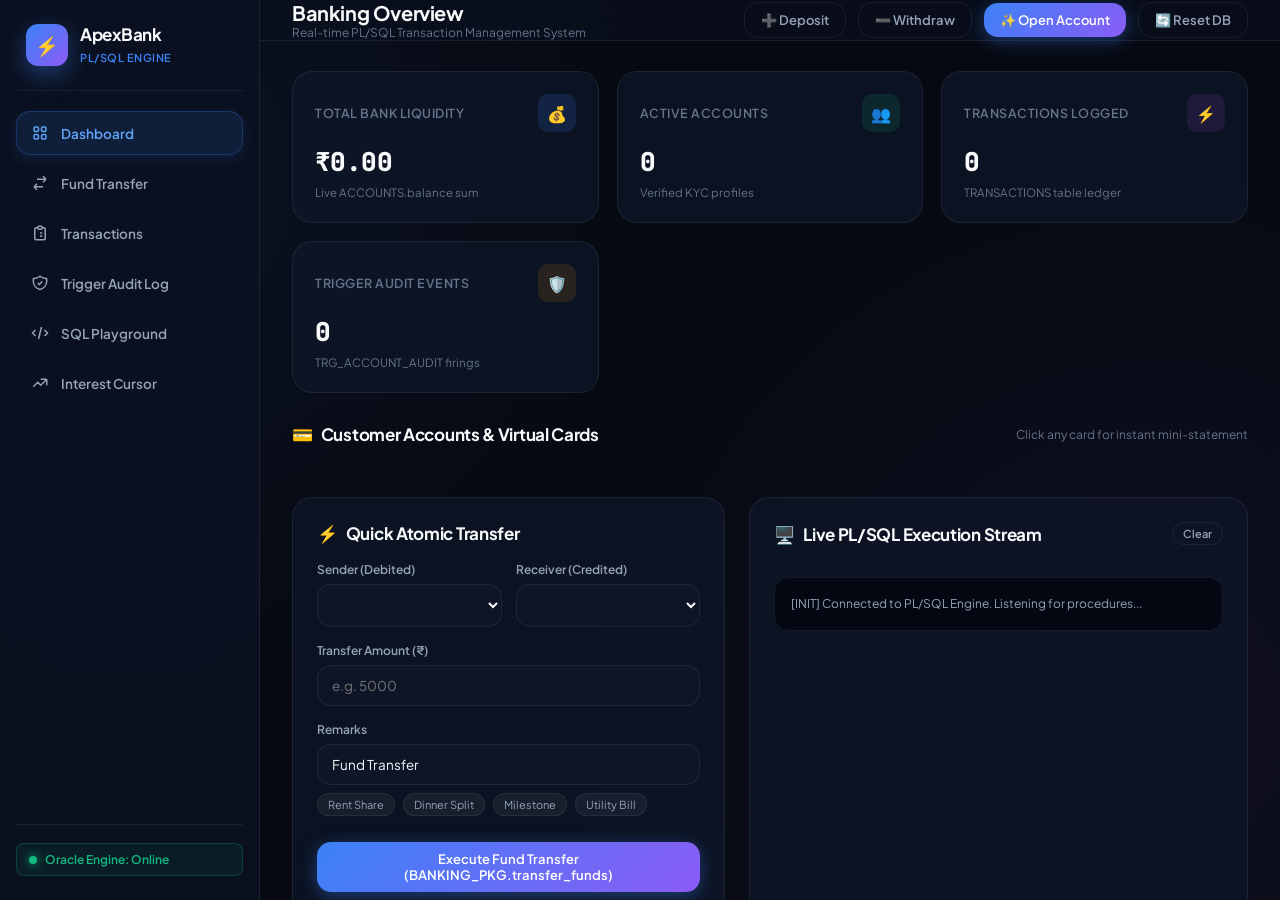
==== frontend/index.html @ 4901e8a9 "Initial commit: Smart Banking & Fund Transfer System (PL/SQL & Web App)" ====
<!DOCTYPE html>
<html lang="en">
<head>
    <meta charset="UTF-8">
    <meta name="viewport" content="width=device-width, initial-scale=1.0">
    <title>ApexBank PL/SQL - Smart Banking & Fund Transfer System</title>
    <link rel="stylesheet" href="css/style.css">
    <link rel="icon" href="data:image/svg+xml,<svg xmlns='http://www.w3.org/2000/svg' viewBox='0 0 24 24' fill='%233b82f6'><path d='M2 10h20v11a1 1 0 0 1-1 1H3a1 1 0 0 1-1-1V10zm2-7.5L12 1l8 1.5V8H4V2.5z'/></svg>">
</head>
<body>

<div class="app-layout">
    <!-- Sidebar -->
    <aside class="sidebar">
        <div class="logo-container">
            <div class="logo-badge">⚡</div>
            <div class="logo-text">
                <h2>ApexBank</h2>
                <span>PL/SQL ENGINE</span>
            </div>
        </div>

        <nav class="nav-links">
            <div class="nav-item active" onclick="switchNav('dashboard', this)">
                <svg fill="none" viewBox="0 0 24 24" stroke="currentColor"><path d="M4 6a2 2 0 012-2h2a2 2 0 012 2v2a2 2 0 01-2 2H6a2 2 0 01-2-2V6zM14 6a2 2 0 012-2h2a2 2 0 012 2v2a2 2 0 01-2 2h-2a2 2 0 01-2-2V6zM4 16a2 2 0 012-2h2a2 2 0 012 2v2a2 2 0 01-2 2H6a2 2 0 01-2-2v-2zM14 16a2 2 0 012-2h2a2 2 0 012 2v2a2 2 0 01-2 2h-2a2 2 0 01-2-2v-2z"/></svg>
                <span>Dashboard</span>
            </div>
            <div class="nav-item" onclick="switchNav('transfer', this)">
                <svg fill="none" viewBox="0 0 24 24" stroke="currentColor"><path d="M8 7h12m0 0l-4-4m4 4l-4 4m0 6H4m0 0l4 4m-4-4l4-4"/></svg>
                <span>Fund Transfer</span>
            </div>
            <div class="nav-item" onclick="switchNav('transactions', this)">
                <svg fill="none" viewBox="0 0 24 24" stroke="currentColor"><path d="M9 5H7a2 2 0 00-2 2v12a2 2 0 002 2h10a2 2 0 002-2V7a2 2 0 00-2-2h-2M9 5a2 2 0 002 2h2a2 2 0 002-2M9 5a2 2 0 012-2h2a2 2 0 012 2m-3 7h3m-3 4h3m-6-4h.01M9 16h.01"/></svg>
                <span>Transactions</span>
            </div>
            <div class="nav-item" onclick="switchNav('audit', this)">
                <svg fill="none" viewBox="0 0 24 24" stroke="currentColor"><path d="M9 12l2 2 4-4m5.618-4.016A11.955 11.955 0 0112 2.944a11.955 11.955 0 01-8.618 3.04A12.02 12.02 0 003 9c0 5.591 3.824 10.29 9 11.622 5.176-1.332 9-6.03 9-11.622 0-1.042-.133-2.052-.382-3.016z"/></svg>
                <span>Trigger Audit Log</span>
            </div>
            <div class="nav-item" onclick="switchNav('sql', this)">
                <svg fill="none" viewBox="0 0 24 24" stroke="currentColor"><path d="M10 20l4-16m4 4l4 4-4 4M6 16l-4-4 4-4"/></svg>
                <span>SQL Playground</span>
            </div>
            <div class="nav-item" onclick="switchNav('interest', this)">
                <svg fill="none" viewBox="0 0 24 24" stroke="currentColor"><path d="M13 7h8m0 0v8m0-8l-8 8-4-4-6 6"/></svg>
                <span>Interest Cursor</span>
            </div>
        </nav>

        <div class="sidebar-footer">
            <div class="status-pill">
                <div class="pulse-dot"></div>
                <span>Oracle Engine: Online</span>
            </div>
        </div>
    </aside>

    <!-- Main Content -->
    <main class="main-wrapper">
        <!-- Top Sticky Header -->
        <header class="top-header">
            <div class="header-title">
                <h1 id="pageTitle">Banking Overview</h1>
                <p id="pageSubtitle">Real-time PL/SQL Transaction Management System</p>
            </div>
            <div class="header-actions">
                <button class="btn btn-outline" onclick="openDepositModal()">
                    <span>➕ Deposit</span>
                </button>
                <button class="btn btn-outline" onclick="openWithdrawModal()">
                    <span>➖ Withdraw</span>
                </button>
                <button class="btn btn-primary" onclick="openCreateAccountModal()">
                    <span>✨ Open Account</span>
                </button>
                <button class="btn btn-outline" onclick="resetDatabase()" title="Reset DB to 4 Default Accounts">
                    <span>🔄 Reset DB</span>
                </button>
            </div>
        </header>

        <!-- Body Container -->
        <div class="content-body">

            <!-- 1. DASHBOARD TAB -->
            <section id="section-dashboard" class="tab-section active">
                <!-- Metrics Grid -->
                <div class="metrics-grid">
                    <div class="metric-card">
                        <div class="metric-header">
                            <span class="metric-title">Total Bank Liquidity</span>
                            <div class="metric-icon icon-blue">💰</div>
                        </div>
                        <div class="metric-value" id="statLiquidity">₹0.00</div>
                        <div class="metric-subtitle">Live ACCOUNTS.balance sum</div>
                    </div>
                    <div class="metric-card">
                        <div class="metric-header">
                            <span class="metric-title">Active Accounts</span>
                            <div class="metric-icon icon-emerald">👥</div>
                        </div>
                        <div class="metric-value" id="statAccounts">0</div>
                        <div class="metric-subtitle">Verified KYC profiles</div>
                    </div>
                    <div class="metric-card">
                        <div class="metric-header">
                            <span class="metric-title">Transactions Logged</span>
                            <div class="metric-icon icon-purple">⚡</div>
                        </div>
                        <div class="metric-value" id="statTxns">0</div>
                        <div class="metric-subtitle">TRANSACTIONS table ledger</div>
                    </div>
                    <div class="metric-card">
                        <div class="metric-header">
                            <span class="metric-title">Trigger Audit Events</span>
                            <div class="metric-icon icon-amber">🛡️</div>
                        </div>
                        <div class="metric-value" id="statAudits">0</div>
                        <div class="metric-subtitle">TRG_ACCOUNT_AUDIT firings</div>
                    </div>
                </div>

                <!-- Customer Debit Cards Section -->
                <div class="section-header">
                    <h3><span>💳</span> Customer Accounts & Virtual Cards</h3>
                    <span style="font-size: 12px; color: var(--text-muted);">Click any card for instant mini-statement</span>
                </div>
                <div class="accounts-grid" id="accountsCardsContainer">
                    <!-- Cards populated via JS -->
                </div>

                <!-- Dashboard Two Column Grid -->
                <div class="dashboard-grid">
                    <!-- Quick Transfer Box -->
                    <div class="glass-panel">
                        <div class="section-header">
                            <h3><span>⚡</span> Quick Atomic Transfer</h3>
                        </div>
                        <div class="form-row">
                            <div class="form-group">
                                <label>Sender (Debited)</label>
                                <select id="dashFromAcc"></select>
                            </div>
                            <div class="form-group">
                                <label>Receiver (Credited)</label>
                                <select id="dashToAcc"></select>
                            </div>
                        </div>
                        <div class="form-group">
                            <label>Transfer Amount (₹)</label>
                            <input type="number" id="dashAmount" placeholder="e.g. 5000" min="1" step="any">
                        </div>
                        <div class="form-group">
                            <label>Remarks</label>
                            <input type="text" id="dashRemarks" value="Fund Transfer" placeholder="e.g. Rent, Payment">
                            <div class="preset-chips">
                                <span class="chip-btn" onclick="setPresetRemark('dashRemarks', 'Rent Share')">Rent Share</span>
                                <span class="chip-btn" onclick="setPresetRemark('dashRemarks', 'Dinner Split')">Dinner Split</span>
                                <span class="chip-btn" onclick="setPresetRemark('dashRemarks', 'Project Milestone')">Milestone</span>
                                <span class="chip-btn" onclick="setPresetRemark('dashRemarks', 'Utility Bill')">Utility Bill</span>
                            </div>
                        </div>
                        <button class="btn btn-primary" style="width: 100%; justify-content: center; margin-top: 10px;" onclick="handleDashTransfer()">
                            Execute Fund Transfer (BANKING_PKG.transfer_funds)
                        </button>
                    </div>

                    <!-- Live DBMS_OUTPUT Terminal -->
                    <div class="glass-panel">
                        <div class="section-header">
                            <h3><span>🖥️</span> Live PL/SQL Execution Stream</h3>
                            <button class="btn btn-outline" style="padding: 4px 10px; font-size: 11px;" onclick="clearTerminal()">Clear</button>
                        </div>
                        <div class="terminal-panel" id="dbmsTerminal">
                            <div class="term-line-info">[INIT] Connected to PL/SQL Engine. Listening for procedures...</div>
                        </div>
                    </div>
                </div>
            </section>

            <!-- 2. FUND TRANSFER TAB -->
            <section id="section-transfer" class="tab-section">
                <div class="glass-panel" style="max-width: 780px; margin: 0 auto;">
                    <div class="section-header">
                        <h3><span>💸</span> Atomic Fund Transfer (`BANKING_PKG.transfer_funds`)</h3>
                    </div>
                    <p style="font-size: 13px; color: var(--text-secondary); margin-bottom: 20px; line-height: 1.6;">
                        This operation uses <code>SAVEPOINT</code>, row-level locking (<code>FOR UPDATE</code>), and atomic balance updates. If either balance is insufficient, it rolls back cleanly and raises custom exception <code>ORA-20002</code>.
                    </p>

                    <div class="form-row">
                        <div class="form-group">
                            <label>From Account (Sender)</label>
                            <select id="mainTransferFrom" onchange="updateTransferPreview()"></select>
                            <div id="senderBalancePreview" style="font-size: 12px; color: var(--emerald); margin-top: 5px;"></div>
                        </div>
                        <div class="form-group">
                            <label>To Account (Receiver)</label>
                            <select id="mainTransferTo" onchange="updateTransferPreview()"></select>
                            <div id="receiverBalancePreview" style="font-size: 12px; color: var(--primary); margin-top: 5px;"></div>
                        </div>
                    </div>

                    <div class="form-group">
                        <label>Transfer Amount (₹)</label>
                        <input type="number" id="mainTransferAmount" placeholder="Enter amount to transfer..." min="1" step="any">
                    </div>

                    <div class="form-group">
                        <label>Remarks / Purpose</label>
                        <input type="text" id="mainTransferRemarks" value="Fund Transfer" placeholder="e.g. Monthly Salary, Investment">
                    </div>

                    <button class="btn btn-primary" style="width: 100%; justify-content: center; padding: 12px;" onclick="handleMainTransfer()">
                        ⚡ Transfer Funds with PL/SQL Atomicity
                    </button>
                </div>
            </section>

            <!-- 3. TRANSACTIONS TAB -->
            <section id="section-transactions" class="tab-section">
                <div class="section-header">
                    <h3><span>📊</span> All Ledger Transactions (`TRANSACTIONS`)</h3>
                    <div style="display: flex; gap: 10px;">
                        <input type="text" id="txnSearch" placeholder="Search by name, remark, or ID..." style="width: 260px;" oninput="filterTransactions()">
                    </div>
                </div>
                <div class="table-container">
                    <table>
                        <thead>
                            <tr>
                                <th>TXN ID</th>
                                <th>TYPE</th>
                                <th>FROM ACC</th>
                                <th>TO ACC</th>
                                <th>AMOUNT</th>
                                <th>STATUS</th>
                                <th>TIMESTAMP</th>
                                <th>REMARKS</th>
                            </tr>
                        </thead>
                        <tbody id="transactionsTableBody"></tbody>
                    </table>
                </div>
            </section>

            <!-- 4. TRIGGER AUDIT TAB -->
            <section id="section-audit" class="tab-section">
                <div class="section-header">
                    <h3><span>🛡️</span> Trigger Audit Trail (`AUDIT_LOGS`)</h3>
                    <span style="font-size: 12px; color: var(--text-muted);">Populated in real-time by trigger `TRG_ACCOUNT_AUDIT`</span>
                </div>
                <p style="font-size: 13px; color: var(--text-secondary); margin-bottom: 18px;">
                    Whenever any transaction modifies <code>ACCOUNTS.balance</code>, the database trigger captures <code>:OLD.balance</code>, <code>:NEW.balance</code>, and records the audit record automatically.
                </p>
                <div class="table-container">
                    <table>
                        <thead>
                            <tr>
                                <th>LOG ID</th>
                                <th>ACCOUNT NO</th>
                                <th>TRIGGER ACTION</th>
                                <th>OLD BALANCE</th>
                                <th>NEW BALANCE</th>
                                <th>TRIGGER ORIGIN</th>
                                <th>TIMESTAMP</th>
                            </tr>
                        </thead>
                        <tbody id="auditTableBody"></tbody>
                    </table>
                </div>
            </section>

            <!-- 5. SQL PLAYGROUND TAB -->
            <section id="section-sql" class="tab-section">
                <div class="section-header">
                    <h3><span>💻</span> Live SQL Query Console</h3>
                    <div class="preset-chips">
                        <span class="chip-btn" onclick="setQuery('SELECT * FROM ACCOUNTS;')">SELECT ACCOUNTS</span>
                        <span class="chip-btn" onclick="setQuery('SELECT * FROM TRANSACTIONS ORDER BY txn_id DESC LIMIT 10;')">SELECT TRANSACTIONS</span>
                        <span class="chip-btn" onclick="setQuery('SELECT * FROM AUDIT_LOGS ORDER BY log_id DESC LIMIT 10;')">SELECT AUDIT_LOGS</span>
                        <span class="chip-btn" onclick="setQuery('SELECT account_type, COUNT(*), SUM(balance) FROM ACCOUNTS GROUP BY account_type;')">GROUP BY TYPE</span>
                    </div>
                </div>
                <div class="glass-panel" style="margin-bottom: 20px;">
                    <textarea id="sqlInput" rows="4" style="font-family: var(--font-mono); font-size: 13px;" placeholder="Write any SQL query here (e.g. SELECT * FROM ACCOUNTS;)"></textarea>
                    <div style="display: flex; justify-content: flex-end; margin-top: 12px;">
                        <button class="btn btn-primary" onclick="runCustomSQL()">▶ Execute Query</button>
                    </div>
                </div>
                <div class="table-container" id="sqlResultContainer" style="display: none;">
                    <table id="sqlResultTable"></table>
                </div>
            </section>

            <!-- 6. BATCH INTEREST CURSOR TAB -->
            <section id="section-interest" class="tab-section">
                <div class="glass-panel" style="max-width: 680px; margin: 0 auto;">
                    <div class="section-header">
                        <h3><span>📈</span> Monthly Interest Explicit Cursor</h3>
                    </div>
                    <p style="font-size: 13px; color: var(--text-secondary); margin-bottom: 20px; line-height: 1.6;">
                        This simulates <code>BANKING_PKG.apply_monthly_interest</code> which uses an explicit cursor with <code>FOR UPDATE OF balance</code> and updates matching active Savings accounts using <code>WHERE CURRENT OF</code>.
                    </p>

                    <div class="form-group">
                        <label>Annual Interest Rate (% P.A.)</label>
                        <div style="display: flex; gap: 14px; align-items: center;">
                            <input type="range" id="interestSlider" min="1.0" max="10.0" step="0.25" value="4.5" style="flex: 1;" oninput="document.getElementById('interestRateLabel').innerText = this.value + '%'">
                            <span id="interestRateLabel" style="font-size: 16px; font-weight: 800; font-family: var(--font-mono); color: var(--emerald);">4.5%</span>
                        </div>
                    </div>

                    <button class="btn btn-success" style="width: 100%; justify-content: center; padding: 12px; margin-top: 10px;" onclick="runInterestBatch()">
                        🚀 Run Monthly Interest Cursor Batch
                    </button>

                    <div id="interestResultDetails" style="margin-top: 20px;"></div>
                </div>
            </section>

        </div>
    </main>
</div>

<!-- MODAL 1: Open Account -->
<div class="modal-overlay" id="modalCreateAccount">
    <div class="modal-content">
        <div class="modal-header">
            <h3>Open New Bank Account</h3>
            <button class="close-btn" onclick="closeModal('modalCreateAccount')">&times;</button>
        </div>
        <div class="form-group">
            <label>Customer Full Name</label>
            <input type="text" id="newAccName" placeholder="e.g. Ramesh Kumar">
        </div>
        <div class="form-group">
            <label>Email Address</label>
            <input type="email" id="newAccEmail" placeholder="e.g. ramesh@example.com">
        </div>
        <div class="form-group">
            <label>Mobile Number</label>
            <input type="text" id="newAccPhone" placeholder="e.g. +91 98123 45678">
        </div>
        <div class="form-row">
            <div class="form-group">
                <label>Account Type</label>
                <select id="newAccType">
                    <option value="SAVINGS">Savings Account</option>
                    <option value="SALARY">Salary Account</option>
                    <option value="CURRENT">Current Account</option>
                </select>
            </div>
            <div class="form-group">
                <label>Initial Deposit (₹)</label>
                <input type="number" id="newAccDeposit" value="5000" min="0">
            </div>
        </div>
        <button class="btn btn-primary" style="width: 100%; justify-content: center; margin-top: 10px;" onclick="submitCreateAccount()">
            Create Account & Issue Number
        </button>
    </div>
</div>

<!-- MODAL 2: Deposit -->
<div class="modal-overlay" id="modalDeposit">
    <div class="modal-content">
        <div class="modal-header">
            <h3>Deposit Funds (`BANKING_PKG.deposit`)</h3>
            <button class="close-btn" onclick="closeModal('modalDeposit')">&times;</button>
        </div>
        <div class="form-group">
            <label>Select Target Account</label>
            <select id="depositAccSelect"></select>
        </div>
        <div class="form-group">
            <label>Deposit Amount (₹)</label>
            <input type="number" id="depositAmount" placeholder="e.g. 5000" min="1">
        </div>
        <div class="form-group">
            <label>Remarks</label>
            <input type="text" id="depositRemarks" value="Cash Deposit via Branch">
        </div>
        <button class="btn btn-success" style="width: 100%; justify-content: center;" onclick="submitDeposit()">
            Credit Account
        </button>
    </div>
</div>

<!-- MODAL 3: Withdraw -->
<div class="modal-overlay" id="modalWithdraw">
    <div class="modal-content">
        <div class="modal-header">
            <h3>Withdraw Funds (`BANKING_PKG.withdraw`)</h3>
            <button class="close-btn" onclick="closeModal('modalWithdraw')">&times;</button>
        </div>
        <div class="form-group">
            <label>Select Account</label>
            <select id="withdrawAccSelect"></select>
        </div>
        <div class="form-group">
            <label>Withdrawal Amount (₹)</label>
            <input type="number" id="withdrawAmount" placeholder="e.g. 2000" min="1">
        </div>
        <div class="form-group">
            <label>Remarks</label>
            <input type="text" id="withdrawRemarks" value="ATM Cash Withdrawal">
        </div>
        <button class="btn btn-primary" style="width: 100%; justify-content: center;" onclick="submitWithdraw()">
            Debit Account
        </button>
    </div>
</div>

<!-- Toast Container -->
<div class="toast-container" id="toastContainer"></div>

<script src="js/app.js"></script>
</body>
</html>
---- frontend/css/style.css ----
/* =====================================================================
   APEXBANK PL/SQL - MODERN LUXURY DARK UI DESIGN SYSTEM
   ===================================================================== */

@import url('https://fonts.googleapis.com/css2?family=Plus+Jakarta+Sans:wght@300;400;500;600;700;800&family=JetBrains+Mono:wght@400;500;600;700&display=swap');

:root {
    --bg-main: #060911;
    --bg-surface: #0b1120;
    --bg-card: rgba(15, 23, 42, 0.7);
    --bg-card-hover: rgba(30, 41, 59, 0.8);
    --border-subtle: rgba(255, 255, 255, 0.07);
    --border-glow: rgba(59, 130, 246, 0.35);
    
    --text-primary: #f8fafc;
    --text-secondary: #94a3b8;
    --text-muted: #64748b;

    --primary: #3b82f6;
    --primary-gradient: linear-gradient(135deg, #3b82f6 0%, #8b5cf6 100%);
    --primary-glow: rgba(59, 130, 246, 0.4);

    --emerald: #10b981;
    --emerald-bg: rgba(16, 185, 129, 0.12);
    --emerald-border: rgba(16, 185, 129, 0.25);

    --rose: #f43f5e;
    --rose-bg: rgba(244, 63, 94, 0.12);
    --rose-border: rgba(244, 63, 94, 0.25);

    --amber: #f59e0b;
    --amber-bg: rgba(245, 158, 11, 0.12);
    --amber-border: rgba(245, 158, 11, 0.25);

    --purple: #a855f7;
    --purple-bg: rgba(168, 85, 247, 0.12);

    --font-sans: 'Plus Jakarta Sans', -apple-system, sans-serif;
    --font-mono: 'JetBrains Mono', monospace;
    --radius-sm: 8px;
    --radius-md: 14px;
    --radius-lg: 20px;
    --transition: all 0.25s cubic-bezier(0.16, 1, 0.3, 1);
}

* {
    box-sizing: border-box;
    margin: 0;
    padding: 0;
    font-family: var(--font-sans);
}

body {
    background-color: var(--bg-main);
    color: var(--text-primary);
    min-height: 100vh;
    display: flex;
    overflow-x: hidden;
    background-image: 
        radial-gradient(circle at 10% 20%, rgba(59, 130, 246, 0.08) 0%, transparent 40%),
        radial-gradient(circle at 90% 80%, rgba(139, 92, 246, 0.07) 0%, transparent 45%);
    background-attachment: fixed;
}

/* Scrollbar */
::-webkit-scrollbar {
    width: 6px;
    height: 6px;
}
::-webkit-scrollbar-track {
    background: transparent;
}
::-webkit-scrollbar-thumb {
    background: rgba(255, 255, 255, 0.12);
    border-radius: 4px;
}
::-webkit-scrollbar-thumb:hover {
    background: rgba(255, 255, 255, 0.25);
}

/* App Container Layout */
.app-layout {
    display: flex;
    width: 100vw;
    height: 100vh;
}

/* Sidebar */
.sidebar {
    width: 260px;
    background: rgba(11, 17, 32, 0.95);
    backdrop-filter: blur(20px);
    border-right: 1px solid var(--border-subtle);
    display: flex;
    flex-direction: column;
    padding: 24px 16px;
    z-index: 20;
    flex-shrink: 0;
}

.logo-container {
    display: flex;
    align-items: center;
    gap: 12px;
    padding: 0 10px 24px 10px;
    border-bottom: 1px solid var(--border-subtle);
    margin-bottom: 20px;
}

.logo-badge {
    width: 42px;
    height: 42px;
    background: var(--primary-gradient);
    border-radius: 12px;
    display: flex;
    align-items: center;
    justify-content: center;
    font-weight: 800;
    font-size: 19px;
    color: #fff;
    box-shadow: 0 8px 24px var(--primary-glow);
}

.logo-text h2 {
    font-size: 17px;
    font-weight: 700;
    letter-spacing: -0.3px;
    line-height: 1.2;
}

.logo-text span {
    font-size: 11px;
    color: var(--primary);
    font-weight: 600;
    letter-spacing: 0.5px;
}

.nav-links {
    display: flex;
    flex-direction: column;
    gap: 6px;
    flex: 1;
}

.nav-item {
    display: flex;
    align-items: center;
    gap: 12px;
    padding: 12px 14px;
    border-radius: var(--radius-md);
    color: var(--text-secondary);
    text-decoration: none;
    font-size: 13.5px;
    font-weight: 600;
    transition: var(--transition);
    cursor: pointer;
    border: 1px solid transparent;
}

.nav-item:hover {
    color: var(--text-primary);
    background: rgba(255, 255, 255, 0.04);
}

.nav-item.active {
    background: rgba(59, 130, 246, 0.12);
    color: #60a5fa;
    border-color: rgba(59, 130, 246, 0.25);
    box-shadow: 0 4px 14px rgba(59, 130, 246, 0.15);
}

.nav-item svg {
    width: 18px;
    height: 18px;
    stroke-width: 2;
}

.sidebar-footer {
    padding-top: 18px;
    border-top: 1px solid var(--border-subtle);
}

.status-pill {
    display: flex;
    align-items: center;
    gap: 8px;
    padding: 8px 12px;
    border-radius: var(--radius-sm);
    background: rgba(16, 185, 129, 0.08);
    border: 1px solid var(--emerald-border);
    font-size: 12px;
    color: var(--emerald);
    font-weight: 600;
}

.pulse-dot {
    width: 8px;
    height: 8px;
    border-radius: 50%;
    background: var(--emerald);
    box-shadow: 0 0 10px var(--emerald);
    animation: pulse 2s infinite;
}

@keyframes pulse {
    0% { transform: scale(0.95); opacity: 0.8; }
    50% { transform: scale(1.2); opacity: 1; }
    100% { transform: scale(0.95); opacity: 0.8; }
}

/* Main Content Area */
.main-wrapper {
    flex: 1;
    display: flex;
    flex-direction: column;
    overflow-y: auto;
    background: transparent;
}

/* Top Header */
.top-header {
    height: 72px;
    padding: 0 32px;
    display: flex;
    align-items: center;
    justify-content: space-between;
    border-bottom: 1px solid var(--border-subtle);
    background: rgba(11, 17, 32, 0.6);
    backdrop-filter: blur(16px);
    position: sticky;
    top: 0;
    z-index: 10;
}

.header-title h1 {
    font-size: 20px;
    font-weight: 700;
    letter-spacing: -0.4px;
}

.header-title p {
    font-size: 12px;
    color: var(--text-muted);
}

.header-actions {
    display: flex;
    align-items: center;
    gap: 12px;
}

/* Buttons */
.btn {
    display: inline-flex;
    align-items: center;
    gap: 8px;
    padding: 9px 16px;
    border-radius: var(--radius-md);
    font-size: 13px;
    font-weight: 600;
    cursor: pointer;
    transition: var(--transition);
    border: 1px solid var(--border-subtle);
    background: rgba(255, 255, 255, 0.05);
    color: var(--text-primary);
}

.btn:hover {
    background: rgba(255, 255, 255, 0.09);
    border-color: rgba(255, 255, 255, 0.15);
    transform: translateY(-1px);
}

.btn-primary {
    background: var(--primary-gradient);
    border: none;
    color: #fff;
    box-shadow: 0 4px 18px var(--primary-glow);
}

.btn-primary:hover {
    box-shadow: 0 6px 24px rgba(59, 130, 246, 0.55);
    transform: translateY(-2px);
}

.btn-success {
    background: linear-gradient(135deg, #10b981 0%, #059669 100%);
    border: none;
    color: #fff;
    box-shadow: 0 4px 16px rgba(16, 185, 129, 0.3);
}

.btn-outline {
    background: transparent;
    border: 1px solid var(--border-subtle);
    color: var(--text-secondary);
}

.btn-outline:hover {
    color: #fff;
    border-color: rgba(255, 255, 255, 0.25);
}

/* Content Container */
.content-body {
    padding: 30px 32px;
    max-width: 1400px;
    width: 100%;
    margin: 0 auto;
}

/* Stat Metrics Grid */
.metrics-grid {
    display: grid;
    grid-template-columns: repeat(auto-fit, minmax(230px, 1fr));
    gap: 18px;
    margin-bottom: 30px;
}

.metric-card {
    background: var(--bg-card);
    backdrop-filter: blur(16px);
    border: 1px solid var(--border-subtle);
    border-radius: var(--radius-lg);
    padding: 22px;
    position: relative;
    overflow: hidden;
    transition: var(--transition);
}

.metric-card:hover {
    border-color: var(--border-glow);
    transform: translateY(-3px);
    box-shadow: 0 12px 30px rgba(0, 0, 0, 0.35);
}

.metric-header {
    display: flex;
    justify-content: space-between;
    align-items: center;
    margin-bottom: 12px;
}

.metric-title {
    font-size: 12.5px;
    font-weight: 600;
    color: var(--text-muted);
    text-transform: uppercase;
    letter-spacing: 0.5px;
}

.metric-icon {
    width: 38px;
    height: 38px;
    border-radius: 10px;
    display: flex;
    align-items: center;
    justify-content: center;
}

.icon-blue { background: rgba(59, 130, 246, 0.15); color: #60a5fa; }
.icon-emerald { background: var(--emerald-bg); color: var(--emerald); }
.icon-purple { background: var(--purple-bg); color: var(--purple); }
.icon-amber { background: var(--amber-bg); color: var(--amber); }

.metric-value {
    font-size: 26px;
    font-weight: 800;
    letter-spacing: -0.5px;
    font-family: var(--font-mono);
}

.metric-subtitle {
    font-size: 11.5px;
    color: var(--text-muted);
    margin-top: 6px;
    display: flex;
    align-items: center;
    gap: 6px;
}

/* Bank Account Cards Grid */
.section-header {
    display: flex;
    justify-content: space-between;
    align-items: center;
    margin-bottom: 18px;
}

.section-header h3 {
    font-size: 17px;
    font-weight: 700;
    letter-spacing: -0.3px;
    display: flex;
    align-items: center;
    gap: 8px;
}

.accounts-grid {
    display: grid;
    grid-template-columns: repeat(auto-fit, minmax(290px, 1fr));
    gap: 20px;
    margin-bottom: 34px;
}

/* Premium Credit / Debit Card Component */
.bank-card {
    height: 190px;
    border-radius: var(--radius-lg);
    padding: 22px;
    position: relative;
    display: flex;
    flex-direction: column;
    justify-content: space-between;
    color: #fff;
    cursor: pointer;
    transition: var(--transition);
    overflow: hidden;
    box-shadow: 0 10px 30px rgba(0, 0, 0, 0.4);
    border: 1px solid rgba(255, 255, 255, 0.12);
}

.bank-card:hover {
    transform: translateY(-5px) scale(1.01);
    box-shadow: 0 18px 40px rgba(0, 0, 0, 0.55);
}

/* Card Theme Gradients */
.card-theme-savings {
    background: linear-gradient(135deg, #0f172a 0%, #1e1b4b 60%, #312e81 100%);
}

.card-theme-salary {
    background: linear-gradient(135deg, #064e3b 0%, #065f46 50%, #047857 100%);
}

.card-theme-current {
    background: linear-gradient(135deg, #4c1d95 0%, #581c87 50%, #6b21a8 100%);
}

.card-hologram {
    position: absolute;
    top: -50%;
    right: -50%;
    width: 200%;
    height: 200%;
    background: radial-gradient(circle, rgba(255,255,255,0.08) 0%, transparent 60%);
    pointer-events: none;
}

.card-top {
    display: flex;
    justify-content: space-between;
    align-items: flex-start;
    position: relative;
    z-index: 2;
}

.chip-wrap {
    display: flex;
    align-items: center;
    gap: 10px;
}

.chip {
    width: 34px;
    height: 25px;
    background: linear-gradient(135deg, #fcd34d 0%, #f59e0b 100%);
    border-radius: 5px;
    border: 1px solid #d97706;
}

.contactless-wave {
    width: 18px;
    height: 18px;
    opacity: 0.85;
}

.card-tag {
    font-size: 10.5px;
    font-weight: 700;
    text-transform: uppercase;
    padding: 3px 9px;
    border-radius: 12px;
    background: rgba(255, 255, 255, 0.15);
    backdrop-filter: blur(8px);
    letter-spacing: 0.5px;
}

.card-middle {
    position: relative;
    z-index: 2;
}

.card-balance-label {
    font-size: 10px;
    text-transform: uppercase;
    color: rgba(255, 255, 255, 0.7);
    font-weight: 600;
    letter-spacing: 0.5px;
}

.card-balance {
    font-size: 24px;
    font-weight: 800;
    font-family: var(--font-mono);
    letter-spacing: -0.5px;
}

.card-bottom {
    display: flex;
    justify-content: space-between;
    align-items: flex-end;
    position: relative;
    z-index: 2;
}

.card-holder {
    font-size: 14px;
    font-weight: 700;
    letter-spacing: 0.5px;
}

.card-number {
    font-family: var(--font-mono);
    font-size: 12px;
    color: rgba(255, 255, 255, 0.8);
    letter-spacing: 1px;
}

/* Two-column Dashboard Area */
.dashboard-grid {
    display: grid;
    grid-template-columns: 1fr 1.15fr;
    gap: 24px;
    margin-bottom: 30px;
}

@media (max-width: 1024px) {
    .dashboard-grid {
        grid-template-columns: 1fr;
    }
}

.glass-panel {
    background: var(--bg-card);
    backdrop-filter: blur(16px);
    border: 1px solid var(--border-subtle);
    border-radius: var(--radius-lg);
    padding: 24px;
    display: flex;
    flex-direction: column;
}

/* Forms */
.form-group {
    margin-bottom: 16px;
}

.form-group label {
    display: block;
    font-size: 12px;
    font-weight: 600;
    color: var(--text-secondary);
    margin-bottom: 7px;
}

.form-row {
    display: grid;
    grid-template-columns: 1fr 1fr;
    gap: 14px;
}

input, select, textarea {
    width: 100%;
    background: rgba(15, 23, 42, 0.85);
    border: 1px solid var(--border-subtle);
    color: var(--text-primary);
    padding: 11px 14px;
    border-radius: var(--radius-md);
    font-size: 13.5px;
    outline: none;
    transition: var(--transition);
}

input:focus, select:focus, textarea:focus {
    border-color: var(--primary);
    box-shadow: 0 0 0 3px rgba(59, 130, 246, 0.25);
    background: rgba(15, 23, 42, 1);
}

/* Preset remarks chips */
.preset-chips {
    display: flex;
    flex-wrap: wrap;
    gap: 8px;
    margin-top: 8px;
}

.chip-btn {
    font-size: 11px;
    padding: 4px 10px;
    border-radius: 12px;
    background: rgba(255, 255, 255, 0.05);
    border: 1px solid var(--border-subtle);
    color: var(--text-secondary);
    cursor: pointer;
    transition: var(--transition);
}

.chip-btn:hover {
    color: #fff;
    border-color: var(--primary);
    background: rgba(59, 130, 246, 0.1);
}

/* Tabs */
.tab-section {
    display: none;
}

.tab-section.active {
    display: block;
    animation: fadeIn 0.3s ease;
}

@keyframes fadeIn {
    from { opacity: 0; transform: translateY(6px); }
    to { opacity: 1; transform: translateY(0); }
}

/* Tables */
.table-container {
    background: var(--bg-card);
    border: 1px solid var(--border-subtle);
    border-radius: var(--radius-lg);
    overflow: hidden;
}

table {
    width: 100%;
    border-collapse: collapse;
}

th {
    text-align: left;
    padding: 13px 18px;
    background: rgba(11, 17, 32, 0.8);
    color: var(--text-muted);
    font-size: 11.5px;
    font-weight: 700;
    text-transform: uppercase;
    letter-spacing: 0.6px;
    border-bottom: 1px solid var(--border-subtle);
}

td {
    padding: 14px 18px;
    border-bottom: 1px solid rgba(255, 255, 255, 0.04);
    font-size: 13px;
}

tr:hover td {
    background: rgba(255, 255, 255, 0.02);
}

.mono-cell {
    font-family: var(--font-mono);
    font-size: 12px;
}

.status-badge {
    display: inline-flex;
    align-items: center;
    gap: 5px;
    padding: 4px 9px;
    border-radius: 6px;
    font-size: 11px;
    font-weight: 700;
    letter-spacing: 0.4px;
}

.badge-success { background: var(--emerald-bg); color: var(--emerald); border: 1px solid var(--emerald-border); }
.badge-failed { background: var(--rose-bg); color: var(--rose); border: 1px solid var(--rose-border); }
.badge-transfer { background: rgba(59, 130, 246, 0.15); color: #60a5fa; }
.badge-interest { background: var(--amber-bg); color: var(--amber); }

/* Interactive Terminal Panel */
.terminal-panel {
    background: #030712;
    border: 1px solid var(--border-subtle);
    border-radius: var(--radius-md);
    padding: 16px;
    font-family: var(--font-mono);
    font-size: 12px;
    color: #38bdf8;
    max-height: 240px;
    overflow-y: auto;
    margin-top: 14px;
    line-height: 1.7;
}

.term-line-info { color: #94a3b8; }
.term-line-success { color: #34d399; font-weight: 600; }
.term-line-error { color: #fb7185; font-weight: 600; }
.term-line-plsql { color: #a78bfa; }

/* Modal */
.modal-overlay {
    position: fixed;
    top: 0;
    left: 0;
    width: 100vw;
    height: 100vh;
    background: rgba(0, 0, 0, 0.7);
    backdrop-filter: blur(8px);
    display: none;
    align-items: center;
    justify-content: center;
    z-index: 100;
}

.modal-overlay.open {
    display: flex;
}

.modal-content {
    background: #0b1120;
    border: 1px solid var(--border-glow);
    border-radius: var(--radius-lg);
    width: 90%;
    max-width: 480px;
    padding: 28px;
    box-shadow: 0 20px 60px rgba(0, 0, 0, 0.7);
    animation: modalIn 0.25s cubic-bezier(0.16, 1, 0.3, 1);
}

@keyframes modalIn {
    from { opacity: 0; transform: scale(0.95); }
    to { opacity: 1; transform: scale(1); }
}

.modal-header {
    display: flex;
    justify-content: space-between;
    align-items: center;
    margin-bottom: 20px;
}

.modal-header h3 {
    font-size: 18px;
    font-weight: 700;
}

.close-btn {
    background: none;
    border: none;
    color: var(--text-muted);
    font-size: 22px;
    cursor: pointer;
    line-height: 1;
}

.close-btn:hover {
    color: #fff;
}

/* Toast Alerts */
.toast-container {
    position: fixed;
    bottom: 24px;
    right: 24px;
    display: flex;
    flex-direction: column;
    gap: 10px;
    z-index: 200;
}

.toast {
    padding: 14px 20px;
    border-radius: var(--radius-md);
    font-size: 13px;
    font-weight: 600;
    display: flex;
    align-items: center;
    gap: 12px;
    box-shadow: 0 10px 30px rgba(0, 0, 0, 0.5);
    animation: toastSlide 0.3s cubic-bezier(0.16, 1, 0.3, 1);
    max-width: 420px;
}

@keyframes toastSlide {
    from { transform: translateX(100%); opacity: 0; }
    to { transform: translateX(0); opacity: 1; }
}

.toast-success {
    background: #064e3b;
    border: 1px solid var(--emerald-border);
    color: #a7f3d0;
}

.toast-error {
    background: #4c0519;
    border: 1px solid var(--rose-border);
    color: #fecdd3;
}
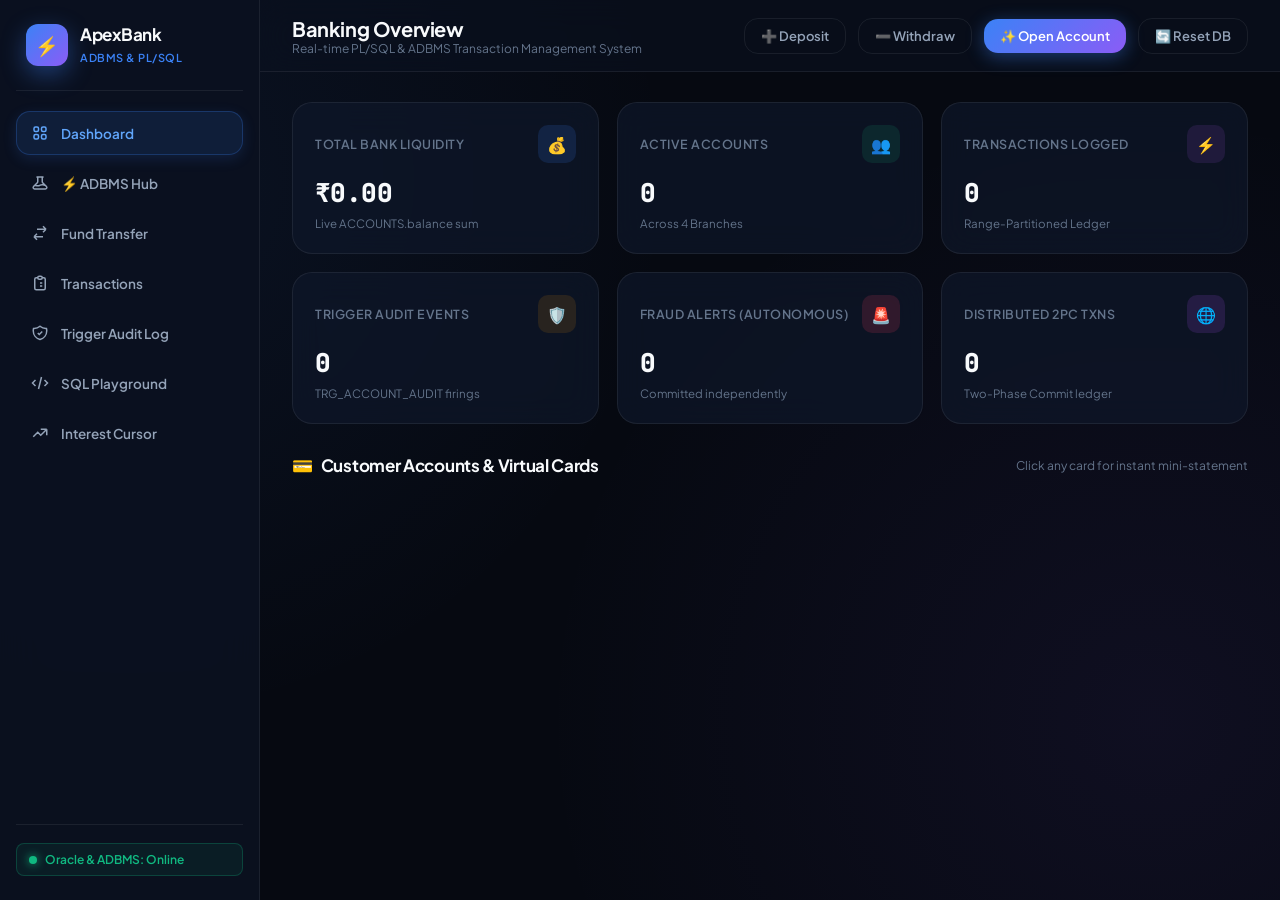
==== commit 8023e56a: "Refactor: Replace ADMS with ADBMS across all modules, SQL files, APIs, and frontend" ====
--- a/frontend/index.html
+++ b/frontend/index.html
@@ -3,9 +3,43 @@
 <head>
     <meta charset="UTF-8">
     <meta name="viewport" content="width=device-width, initial-scale=1.0">
-    <title>ApexBank PL/SQL - Smart Banking & Fund Transfer System</title>
+    <title>ApexBank PL/SQL & ADBMS - Advanced Banking System</title>
     <link rel="stylesheet" href="css/style.css">
     <link rel="icon" href="data:image/svg+xml,<svg xmlns='http://www.w3.org/2000/svg' viewBox='0 0 24 24' fill='%233b82f6'><path d='M2 10h20v11a1 1 0 0 1-1 1H3a1 1 0 0 1-1-1V10zm2-7.5L12 1l8 1.5V8H4V2.5z'/></svg>">
+    <style>
+        .adbms-subnav {
+            display: flex;
+            gap: 10px;
+            margin-bottom: 24px;
+            overflow-x: auto;
+            padding-bottom: 6px;
+        }
+        .adbms-subnav .chip-btn.active {
+            background: var(--primary-gradient);
+            color: #fff;
+            border-color: transparent;
+            box-shadow: 0 0 15px var(--primary-glow);
+        }
+        .adbms-card-grid {
+            display: grid;
+            grid-template-columns: repeat(auto-fit, minmax(320px, 1fr));
+            gap: 20px;
+            margin-bottom: 24px;
+        }
+        .badge-adbms {
+            display: inline-block;
+            padding: 4px 10px;
+            border-radius: 20px;
+            font-size: 11px;
+            font-weight: 700;
+            text-transform: uppercase;
+            font-family: var(--font-mono);
+        }
+        .badge-range { background: rgba(59, 130, 246, 0.15); color: #60a5fa; border: 1px solid rgba(59, 130, 246, 0.3); }
+        .badge-list  { background: rgba(168, 85, 247, 0.15); color: #c084fc; border: 1px solid rgba(168, 85, 247, 0.3); }
+        .badge-autonomous { background: rgba(244, 63, 94, 0.15); color: #fb7185; border: 1px solid rgba(244, 63, 94, 0.3); }
+        .badge-success { background: rgba(16, 185, 129, 0.15); color: #34d399; border: 1px solid rgba(16, 185, 129, 0.3); }
+    </style>
 </head>
 <body>
 
@@ -16,7 +50,7 @@
             <div class="logo-badge">⚡</div>
             <div class="logo-text">
                 <h2>ApexBank</h2>
-                <span>PL/SQL ENGINE</span>
+                <span>ADBMS & PL/SQL</span>
             </div>
         </div>
 
@@ -25,6 +59,10 @@
                 <svg fill="none" viewBox="0 0 24 24" stroke="currentColor"><path d="M4 6a2 2 0 012-2h2a2 2 0 012 2v2a2 2 0 01-2 2H6a2 2 0 01-2-2V6zM14 6a2 2 0 012-2h2a2 2 0 012 2v2a2 2 0 01-2 2h-2a2 2 0 01-2-2V6zM4 16a2 2 0 012-2h2a2 2 0 012 2v2a2 2 0 01-2 2H6a2 2 0 01-2-2v-2zM14 16a2 2 0 012-2h2a2 2 0 012 2v2a2 2 0 01-2 2h-2a2 2 0 01-2-2v-2z"/></svg>
                 <span>Dashboard</span>
             </div>
+            <div class="nav-item" onclick="switchNav('adbms', this)">
+                <svg fill="none" viewBox="0 0 24 24" stroke="currentColor"><path stroke-linecap="round" stroke-linejoin="round" stroke-width="2" d="M19.428 15.428a2 2 0 00-1.022-.547l-2.387-.477a6 6 0 00-3.86.517l-.318.158a6 6 0 01-3.86.517L6.05 15.21a2 2 0 00-1.806.547M8 4h8l-1 1v5.172a2 2 0 00.586 1.414l5 5c1.26 1.26.367 3.414-1.415 3.414H4.828c-1.782 0-2.674-2.154-1.414-3.414l5-5A2 2 0 009 10.172V5L8 4z" /></svg>
+                <span>⚡ ADBMS Hub</span>
+            </div>
             <div class="nav-item" onclick="switchNav('transfer', this)">
                 <svg fill="none" viewBox="0 0 24 24" stroke="currentColor"><path d="M8 7h12m0 0l-4-4m4 4l-4 4m0 6H4m0 0l4 4m-4-4l4-4"/></svg>
                 <span>Fund Transfer</span>
@@ -50,7 +88,7 @@
         <div class="sidebar-footer">
             <div class="status-pill">
                 <div class="pulse-dot"></div>
-                <span>Oracle Engine: Online</span>
+                <span>Oracle & ADBMS: Online</span>
             </div>
         </div>
     </aside>
@@ -61,7 +99,7 @@
         <header class="top-header">
             <div class="header-title">
                 <h1 id="pageTitle">Banking Overview</h1>
-                <p id="pageSubtitle">Real-time PL/SQL Transaction Management System</p>
+                <p id="pageSubtitle">Real-time PL/SQL & ADBMS Transaction Management System</p>
             </div>
             <div class="header-actions">
                 <button class="btn btn-outline" onclick="openDepositModal()">
@@ -73,7 +111,7 @@
                 <button class="btn btn-primary" onclick="openCreateAccountModal()">
                     <span>✨ Open Account</span>
                 </button>
-                <button class="btn btn-outline" onclick="resetDatabase()" title="Reset DB to 4 Default Accounts">
+                <button class="btn btn-outline" onclick="resetDatabase()" title="Reset DB to Default ADBMS Dataset">
                     <span>🔄 Reset DB</span>
                 </button>
             </div>
@@ -100,7 +138,7 @@
                             <div class="metric-icon icon-emerald">👥</div>
                         </div>
                         <div class="metric-value" id="statAccounts">0</div>
-                        <div class="metric-subtitle">Verified KYC profiles</div>
+                        <div class="metric-subtitle">Across 4 Branches</div>
                     </div>
                     <div class="metric-card">
                         <div class="metric-header">
@@ -108,7 +146,7 @@
                             <div class="metric-icon icon-purple">⚡</div>
                         </div>
                         <div class="metric-value" id="statTxns">0</div>
-                        <div class="metric-subtitle">TRANSACTIONS table ledger</div>
+                        <div class="metric-subtitle">Range-Partitioned Ledger</div>
                     </div>
                     <div class="metric-card">
                         <div class="metric-header">
@@ -118,6 +156,22 @@
                         <div class="metric-value" id="statAudits">0</div>
                         <div class="metric-subtitle">TRG_ACCOUNT_AUDIT firings</div>
                     </div>
+                    <div class="metric-card">
+                        <div class="metric-header">
+                            <span class="metric-title">Fraud Alerts (Autonomous)</span>
+                            <div class="metric-icon" style="background: rgba(244,63,94,0.15); color: var(--rose);">🚨</div>
+                        </div>
+                        <div class="metric-value" id="statFrauds">0</div>
+                        <div class="metric-subtitle">Committed independently</div>
+                    </div>
+                    <div class="metric-card">
+                        <div class="metric-header">
+                            <span class="metric-title">Distributed 2PC Txns</span>
+                            <div class="metric-icon" style="background: rgba(168,85,247,0.15); color: var(--purple);">🌐</div>
+                        </div>
+                        <div class="metric-value" id="statDtxns">0</div>
+                        <div class="metric-subtitle">Two-Phase Commit ledger</div>
+                    </div>
                 </div>
 
                 <!-- Customer Debit Cards Section -->
@@ -128,75 +182,330 @@
                 <div class="accounts-grid" id="accountsCardsContainer">
                     <!-- Cards populated via JS -->
                 </div>
-
-                <!-- Dashboard Two Column Grid -->
-                <div class="dashboard-grid">
-                    <!-- Quick Transfer Box -->
+            </section>
+
+            <!-- 2. ADBMS HUB TAB -->
+            <section id="section-adbms" class="tab-section">
+                <!-- ADBMS Sub Navigation -->
+                <div class="adbms-subnav">
+                    <span class="chip-btn active" onclick="switchAdbmsSubTab('partitions', this)">🗂️ Partitioning Engine</span>
+                    <span class="chip-btn" onclick="switchAdbmsSubTab('compound', this)">🛡️ Compound Trigger (Daily Cap)</span>
+                    <span class="chip-btn" onclick="switchAdbmsSubTab('fraud', this)">🚨 Autonomous Transactions</span>
+                    <span class="chip-btn" onclick="switchAdbmsSubTab('bulk', this)">🚀 High-Speed Bulk Processing</span>
+                    <span class="chip-btn" onclick="switchAdbmsSubTab('mviews', this)">📊 Materialized Views & OLAP</span>
+                    <span class="chip-btn" onclick="switchAdbmsSubTab('distributed', this)">🌐 Distributed 2PC Simulator</span>
+                </div>
+
+                <!-- SUBTAB 1: PARTITIONING ENGINE -->
+                <div id="adbms-sub-partitions" class="adbms-sub-section">
+                    <div class="glass-panel" style="margin-bottom: 20px;">
+                        <div class="section-header">
+                            <h3><span>🗂️</span> Range & List Table Partitioning</h3>
+                            <span class="badge-adbms badge-range">Oracle Range & List Partition Pruning</span>
+                        </div>
+                        <p style="font-size: 13px; color: var(--text-secondary); margin-bottom: 16px; line-height: 1.6;">
+                            In ADBMS, <strong>Table Partitioning</strong> physically subdivides high-volume tables to accelerate query execution. Queries on specific date ranges execute <strong>Partition Pruning</strong>, avoiding full table scans and reading only the targeted partition disk blocks.
+                        </p>
+                        
+                        <div style="display: flex; gap: 12px; flex-wrap: wrap; margin-bottom: 16px;">
+                            <label style="font-size: 13px; font-weight: 600; align-self: center;">Filter Range Partition:</label>
+                            <span class="chip-btn active" onclick="filterPartitionTxns('ALL', this)">All Partitions</span>
+                            <span class="chip-btn" onclick="filterPartitionTxns('P_2025_Q1', this)">P_2025_Q1 (Jan-Mar)</span>
+                            <span class="chip-btn" onclick="filterPartitionTxns('P_2025_Q2', this)">P_2025_Q2 (Apr-Jun)</span>
+                            <span class="chip-btn" onclick="filterPartitionTxns('P_2025_Q3', this)">P_2025_Q3 (Jul-Sep)</span>
+                            <span class="chip-btn" onclick="filterPartitionTxns('P_2025_Q4', this)">P_2025_Q4 (Oct-Dec)</span>
+                            <span class="chip-btn" onclick="filterPartitionTxns('P_2026_Q1', this)">P_2026_Q1 (Current)</span>
+                        </div>
+
+                        <div class="table-container">
+                            <table>
+                                <thead>
+                                    <tr>
+                                        <th>TXN ID</th>
+                                        <th>PARTITION</th>
+                                        <th>TXN DATE</th>
+                                        <th>TYPE</th>
+                                        <th>AMOUNT</th>
+                                        <th>FROM ACC</th>
+                                        <th>TO ACC</th>
+                                        <th>REMARKS</th>
+                                    </tr>
+                                </thead>
+                                <tbody id="partitionTxnsTableBody"></tbody>
+                            </table>
+                        </div>
+                    </div>
+                </div>
+
+                <!-- SUBTAB 2: COMPOUND TRIGGER & DAILY CAP -->
+                <div id="adbms-sub-compound" class="adbms-sub-section" style="display: none;">
+                    <div class="glass-panel" style="max-width: 760px; margin: 0 auto;">
+                        <div class="section-header">
+                            <h3><span>🛡️</span> Compound Trigger & Daily Cap Sentinel</h3>
+                            <span class="badge-adbms badge-autonomous">Bypasses ORA-04091 Mutating Error</span>
+                        </div>
+                        <div style="background: rgba(59, 130, 246, 0.08); padding: 14px; border-radius: 10px; border: 1px solid var(--border-glow); margin-bottom: 20px; font-size: 13px; line-height: 1.6;">
+                            <strong>Why standard row triggers fail (ORA-04091):</strong> When a row-level trigger tries to run <code>SELECT SUM(amount) FROM TRANSACTIONS WHERE from_account = :NEW.from_account</code>, Oracle throws a Mutating Table Error because the table is actively changing.<br>
+                            <strong>ADBMS Solution:</strong> Our Oracle <code>COMPOUND TRIGGER</code> stores affected accounts in memory across <code>AFTER EACH ROW</code> and evaluates the aggregate daily ceiling in <code>AFTER STATEMENT</code> once the table is unlocked!
+                        </div>
+
+                        <div class="form-group">
+                            <label>Test Account (Daily Limit: ₹50,000.00)</label>
+                            <select id="compoundAccountSelect"></select>
+                        </div>
+
+                        <div class="form-group">
+                            <label>Transfer Amount (Try ₹60,000 to trigger breach)</label>
+                            <input type="number" id="compoundAmount" value="60000" min="1">
+                        </div>
+
+                        <button class="btn btn-primary" style="width: 100%; justify-content: center; padding: 12px;" onclick="testCompoundTrigger()">
+                            ⚡ Test Compound Trigger Daily Limit Check
+                        </button>
+
+                        <div id="compoundResult" style="margin-top: 18px;"></div>
+                    </div>
+                </div>
+
+                <!-- SUBTAB 3: AUTONOMOUS TRANSACTIONS (FRAUD SENTINEL) -->
+                <div id="adbms-sub-fraud" class="adbms-sub-section" style="display: none;">
                     <div class="glass-panel">
                         <div class="section-header">
-                            <h3><span>⚡</span> Quick Atomic Transfer</h3>
-                        </div>
+                            <h3><span>🚨</span> Autonomous Security & Fraud Alerts (`FRAUD_ALERTS`)</h3>
+                            <span class="badge-adbms badge-autonomous">PRAGMA AUTONOMOUS_TRANSACTION</span>
+                        </div>
+                        <p style="font-size: 13px; color: var(--text-secondary); margin-bottom: 16px; line-height: 1.6;">
+                            In ADBMS, <strong>Autonomous Transactions</strong> allow subprograms to commit independent transactions without affecting the main transaction. When an overdraft or malicious attempt happens, the main financial transfer is <strong>ROLLED BACK</strong>, but the security audit log in <code>FRAUD_ALERTS</code> is <strong>PERMANENTLY COMMITTED</strong>!
+                        </p>
+
+                        <div style="display: flex; gap: 12px; margin-bottom: 20px;">
+                            <button class="btn btn-outline" style="border-color: var(--rose); color: var(--rose);" onclick="simulateOverdraftAlert()">
+                                💥 Simulate Overdraft Security Incident (Auto Rollback + Fraud Commit)
+                            </button>
+                        </div>
+
+                        <div class="table-container">
+                            <table>
+                                <thead>
+                                    <tr>
+                                        <th>ALERT ID</th>
+                                        <th>ACCOUNT</th>
+                                        <th>SEVERITY</th>
+                                        <th>REASON</th>
+                                        <th>ATTEMPTED AMT</th>
+                                        <th>IP ADDRESS</th>
+                                        <th>ALERT TIME</th>
+                                    </tr>
+                                </thead>
+                                <tbody id="fraudAlertsTableBody"></tbody>
+                            </table>
+                        </div>
+                    </div>
+                </div>
+
+                <!-- SUBTAB 4: HIGH-SPEED BULK PROCESSING -->
+                <div id="adbms-sub-bulk" class="adbms-sub-section" style="display: none;">
+                    <div class="adbms-card-grid">
+                        <div class="glass-panel">
+                            <div class="section-header">
+                                <h3><span>🚀</span> Bulk Monthly Interest</h3>
+                                <span class="badge-adbms badge-success">BULK COLLECT & FORALL</span>
+                            </div>
+                            <p style="font-size: 13px; color: var(--text-secondary); margin-bottom: 16px; line-height: 1.6;">
+                                Traditional row-by-row cursors ("slow-by-slow") incur high CPU overhead switching between the PL/SQL runtime engine and SQL query engine. <code>BULK COLLECT</code> pulls entire arrays into PGA memory, and <code>FORALL</code> applies batch updates in a single context switch!
+                            </p>
+                            <div class="form-group">
+                                <label>Annual Rate (% P.A.)</label>
+                                <input type="number" id="bulkRate" value="4.5" step="0.25">
+                            </div>
+                            <button class="btn btn-success" style="width: 100%; justify-content: center;" onclick="executeBulkInterest()">
+                                ⚡ Execute BULK COLLECT & FORALL Interest Batch
+                            </button>
+                            <div id="bulkInterestResult" style="margin-top: 14px; font-size: 13px;"></div>
+                        </div>
+
+                        <div class="glass-panel">
+                            <div class="section-header">
+                                <h3><span>🏷️</span> Bulk Maintenance Fee</h3>
+                                <span class="badge-adbms badge-range">FORALL SAVE EXCEPTIONS</span>
+                            </div>
+                            <p style="font-size: 13px; color: var(--text-secondary); margin-bottom: 16px; line-height: 1.6;">
+                                Deducts monthly low-balance service fees across accounts below minimum threshold using <code>FORALL ... SAVE EXCEPTIONS</code>.
+                            </p>
+                            <div class="form-row">
+                                <div class="form-group">
+                                    <label>Fee Amount (₹)</label>
+                                    <input type="number" id="bulkFeeAmount" value="150">
+                                </div>
+                                <div class="form-group">
+                                    <label>Min Balance Tier (₹)</label>
+                                    <input type="number" id="bulkMinTier" value="2000">
+                                </div>
+                            </div>
+                            <button class="btn btn-primary" style="width: 100%; justify-content: center;" onclick="executeBulkFee()">
+                                ⚡ Deduct Bulk Maintenance Charges
+                            </button>
+                            <div id="bulkFeeResult" style="margin-top: 14px; font-size: 13px;"></div>
+                        </div>
+                    </div>
+                </div>
+
+                <!-- SUBTAB 5: MATERIALIZED VIEWS & OLAP -->
+                <div id="adbms-sub-mviews" class="adbms-sub-section" style="display: none;">
+                    <div class="glass-panel" style="margin-bottom: 20px;">
+                        <div class="section-header">
+                            <h3><span>📊</span> Materialized View 1: `MV_DAILY_BRANCH_SUMMARY`</h3>
+                            <button class="btn btn-outline" onclick="refreshMViews()">🔄 Fast Refresh All MViews</button>
+                        </div>
+                        <p style="font-size: 13px; color: var(--text-secondary); margin-bottom: 16px;">
+                            Pre-aggregates total deposits and account counts across regional branches for zero-latency OLAP reporting.
+                        </p>
+                        <div class="table-container">
+                            <table>
+                                <thead>
+                                    <tr>
+                                        <th>BRANCH CODE</th>
+                                        <th>BRANCH NAME</th>
+                                        <th>REGION</th>
+                                        <th>TOTAL ACCOUNTS</th>
+                                        <th>TOTAL LIQUIDITY</th>
+                                        <th>AVG BALANCE</th>
+                                        <th>LAST REFRESHED</th>
+                                    </tr>
+                                </thead>
+                                <tbody id="branchMViewTableBody"></tbody>
+                            </table>
+                        </div>
+                    </div>
+
+                    <div class="glass-panel">
+                        <div class="section-header">
+                            <h3><span>📈</span> OLAP Window Analytics (RANK & Running Balance)</h3>
+                            <span class="badge-adbms badge-range">DENSE_RANK() OVER (PARTITION BY region)</span>
+                        </div>
+                        <div class="table-container">
+                            <table>
+                                <thead>
+                                    <tr>
+                                        <th>REGION</th>
+                                        <th>BRANCH</th>
+                                        <th>ACCOUNT</th>
+                                        <th>NAME</th>
+                                        <th>TYPE</th>
+                                        <th>BALANCE</th>
+                                        <th>REGIONAL WEALTH RANK</th>
+                                    </tr>
+                                </thead>
+                                <tbody id="olapRankTableBody"></tbody>
+                            </table>
+                        </div>
+                    </div>
+                </div>
+
+                <!-- SUBTAB 6: DISTRIBUTED 2-PHASE COMMIT (2PC) -->
+                <div id="adbms-sub-distributed" class="adbms-sub-section" style="display: none;">
+                    <div class="glass-panel" style="max-width: 820px; margin: 0 auto 24px auto;">
+                        <div class="section-header">
+                            <h3><span>🌐</span> Distributed 2-Phase Commit (2PC) Simulator</h3>
+                            <span class="badge-adbms badge-list">Coordinator State Machine</span>
+                        </div>
+                        <p style="font-size: 13px; color: var(--text-secondary); margin-bottom: 16px; line-height: 1.6;">
+                            Simulates atomic distributed banking transactions across heterogeneous bank nodes (Delhi Branch &rarr; Bangalore Branch).
+                            Phase 1 (PREPARE) verifies balance reservation and node readiness; Phase 2 executes GLOBAL COMMIT or GLOBAL ROLLBACK.
+                        </p>
+
                         <div class="form-row">
                             <div class="form-group">
-                                <label>Sender (Debited)</label>
-                                <select id="dashFromAcc"></select>
+                                <label>Source Branch</label>
+                                <select id="dtxnSourceBranch">
+                                    <option value="BR-DEL-01">BR-DEL-01 (Delhi Connaught Place)</option>
+                                    <option value="BR-MUM-01">BR-MUM-01 (Mumbai Nariman Point)</option>
+                                </select>
                             </div>
                             <div class="form-group">
-                                <label>Receiver (Credited)</label>
-                                <select id="dashToAcc"></select>
-                            </div>
-                        </div>
-                        <div class="form-group">
-                            <label>Transfer Amount (₹)</label>
-                            <input type="number" id="dashAmount" placeholder="e.g. 5000" min="1" step="any">
-                        </div>
-                        <div class="form-group">
-                            <label>Remarks</label>
-                            <input type="text" id="dashRemarks" value="Fund Transfer" placeholder="e.g. Rent, Payment">
-                            <div class="preset-chips">
-                                <span class="chip-btn" onclick="setPresetRemark('dashRemarks', 'Rent Share')">Rent Share</span>
-                                <span class="chip-btn" onclick="setPresetRemark('dashRemarks', 'Dinner Split')">Dinner Split</span>
-                                <span class="chip-btn" onclick="setPresetRemark('dashRemarks', 'Project Milestone')">Milestone</span>
-                                <span class="chip-btn" onclick="setPresetRemark('dashRemarks', 'Utility Bill')">Utility Bill</span>
-                            </div>
-                        </div>
-                        <button class="btn btn-primary" style="width: 100%; justify-content: center; margin-top: 10px;" onclick="handleDashTransfer()">
-                            Execute Fund Transfer (BANKING_PKG.transfer_funds)
+                                <label>Target Branch</label>
+                                <select id="dtxnTargetBranch">
+                                    <option value="BR-BLR-01">BR-BLR-01 (Bangalore Indiranagar)</option>
+                                    <option value="BR-KOL-01">BR-KOL-01 (Kolkata Park Street)</option>
+                                </select>
+                            </div>
+                        </div>
+
+                        <div class="form-row">
+                            <div class="form-group">
+                                <label>From Account (Delhi)</label>
+                                <select id="dtxnFromAcc"></select>
+                            </div>
+                            <div class="form-group">
+                                <label>To Account (Target)</label>
+                                <select id="dtxnToAcc"></select>
+                            </div>
+                        </div>
+
+                        <div class="form-row">
+                            <div class="form-group">
+                                <label>Transfer Amount (₹)</label>
+                                <input type="number" id="dtxnAmount" value="2500" min="1">
+                            </div>
+                            <div class="form-group">
+                                <label>Simulation Scenario</label>
+                                <select id="dtxnScenario">
+                                    <option value="NONE">Scenario A: Normal Flow (Prepare & Commit)</option>
+                                    <option value="PREPARE_FAIL">Scenario B: Phase 1 Failure (Remote Node Abort)</option>
+                                </select>
+                            </div>
+                        </div>
+
+                        <button class="btn btn-primary" style="width: 100%; justify-content: center; padding: 12px;" onclick="runDistributedTxn()">
+                            🚀 Execute Distributed 2PC Banking Protocol
                         </button>
                     </div>
 
-                    <!-- Live DBMS_OUTPUT Terminal -->
                     <div class="glass-panel">
                         <div class="section-header">
-                            <h3><span>🖥️</span> Live PL/SQL Execution Stream</h3>
-                            <button class="btn btn-outline" style="padding: 4px 10px; font-size: 11px;" onclick="clearTerminal()">Clear</button>
-                        </div>
-                        <div class="terminal-panel" id="dbmsTerminal">
-                            <div class="term-line-info">[INIT] Connected to PL/SQL Engine. Listening for procedures...</div>
-                        </div>
-                    </div>
-                </div>
+                            <h3><span>📜</span> Distributed Transaction Ledger (`DISTRIBUTED_TXN_LOG`)</h3>
+                        </div>
+                        <div class="table-container">
+                            <table>
+                                <thead>
+                                    <tr>
+                                        <th>DTXN ID</th>
+                                        <th>GLOBAL XID</th>
+                                        <th>SOURCE</th>
+                                        <th>TARGET</th>
+                                        <th>AMOUNT</th>
+                                        <th>PHASE 1 (VOTE)</th>
+                                        <th>PHASE 2 (FINAL)</th>
+                                        <th>TIMESTAMP</th>
+                                    </tr>
+                                </thead>
+                                <tbody id="dtxnTableBody"></tbody>
+                            </table>
+                        </div>
+                    </div>
+                </div>
+
             </section>
 
-            <!-- 2. FUND TRANSFER TAB -->
+            <!-- 3. FUND TRANSFER TAB -->
             <section id="section-transfer" class="tab-section">
-                <div class="glass-panel" style="max-width: 780px; margin: 0 auto;">
+                <div class="glass-panel" style="max-width: 640px; margin: 0 auto;">
                     <div class="section-header">
-                        <h3><span>💸</span> Atomic Fund Transfer (`BANKING_PKG.transfer_funds`)</h3>
+                        <h3><span>⚡</span> Atomic Fund Transfer (`BANKING_PKG.transfer_funds`)</h3>
                     </div>
                     <p style="font-size: 13px; color: var(--text-secondary); margin-bottom: 20px; line-height: 1.6;">
-                        This operation uses <code>SAVEPOINT</code>, row-level locking (<code>FOR UPDATE</code>), and atomic balance updates. If either balance is insufficient, it rolls back cleanly and raises custom exception <code>ORA-20002</code>.
+                        Features <strong>Pessimistic Locking</strong> (<code>SELECT ... FOR UPDATE WAIT 5</code>) in numerical order to prevent deadlocks, with <code>SAVEPOINT</code> and atomic rollback guarantees.
                     </p>
 
                     <div class="form-row">
                         <div class="form-group">
-                            <label>From Account (Sender)</label>
-                            <select id="mainTransferFrom" onchange="updateTransferPreview()"></select>
+                            <label>From Account (Debited)</label>
+                            <select id="mainTransferSender" onchange="updateSenderBalancePreview()"></select>
                             <div id="senderBalancePreview" style="font-size: 12px; color: var(--emerald); margin-top: 5px;"></div>
                         </div>
                         <div class="form-group">
-                            <label>To Account (Receiver)</label>
-                            <select id="mainTransferTo" onchange="updateTransferPreview()"></select>
+                            <label>To Account (Credited)</label>
+                            <select id="mainTransferReceiver" onchange="updateReceiverBalancePreview()"></select>
                             <div id="receiverBalancePreview" style="font-size: 12px; color: var(--primary); margin-top: 5px;"></div>
                         </div>
                     </div>
@@ -217,7 +526,7 @@
                 </div>
             </section>
 
-            <!-- 3. TRANSACTIONS TAB -->
+            <!-- 4. TRANSACTIONS TAB -->
             <section id="section-transactions" class="tab-section">
                 <div class="section-header">
                     <h3><span>📊</span> All Ledger Transactions (`TRANSACTIONS`)</h3>
@@ -244,7 +553,7 @@
                 </div>
             </section>
 
-            <!-- 4. TRIGGER AUDIT TAB -->
+            <!-- 5. TRIGGER AUDIT TAB -->
             <section id="section-audit" class="tab-section">
                 <div class="section-header">
                     <h3><span>🛡️</span> Trigger Audit Trail (`AUDIT_LOGS`)</h3>
@@ -271,15 +580,16 @@
                 </div>
             </section>
 
-            <!-- 5. SQL PLAYGROUND TAB -->
+            <!-- 6. SQL PLAYGROUND TAB -->
             <section id="section-sql" class="tab-section">
                 <div class="section-header">
                     <h3><span>💻</span> Live SQL Query Console</h3>
                     <div class="preset-chips">
                         <span class="chip-btn" onclick="setQuery('SELECT * FROM ACCOUNTS;')">SELECT ACCOUNTS</span>
-                        <span class="chip-btn" onclick="setQuery('SELECT * FROM TRANSACTIONS ORDER BY txn_id DESC LIMIT 10;')">SELECT TRANSACTIONS</span>
-                        <span class="chip-btn" onclick="setQuery('SELECT * FROM AUDIT_LOGS ORDER BY log_id DESC LIMIT 10;')">SELECT AUDIT_LOGS</span>
-                        <span class="chip-btn" onclick="setQuery('SELECT account_type, COUNT(*), SUM(balance) FROM ACCOUNTS GROUP BY account_type;')">GROUP BY TYPE</span>
+                        <span class="chip-btn" onclick="setQuery('SELECT * FROM BRANCHES;')">SELECT BRANCHES</span>
+                        <span class="chip-btn" onclick="setQuery('SELECT * FROM FRAUD_ALERTS ORDER BY alert_id DESC;')">SELECT FRAUD_ALERTS</span>
+                        <span class="chip-btn" onclick="setQuery('SELECT * FROM DISTRIBUTED_TXN_LOG;')">SELECT 2PC LOG</span>
+                        <span class="chip-btn" onclick="setQuery('SELECT * FROM MV_DAILY_BRANCH_SUMMARY;')">SELECT MV_BRANCH</span>
                     </div>
                 </div>
                 <div class="glass-panel" style="margin-bottom: 20px;">
@@ -293,7 +603,7 @@
                 </div>
             </section>
 
-            <!-- 6. BATCH INTEREST CURSOR TAB -->
+            <!-- 7. BATCH INTEREST CURSOR TAB -->
             <section id="section-interest" class="tab-section">
                 <div class="glass-panel" style="max-width: 680px; margin: 0 auto;">
                     <div class="section-header">
@@ -323,11 +633,11 @@
     </main>
 </div>
 
-<!-- MODAL 1: Open Account -->
+<!-- MODAL 1: Open Account (ORDBMS) -->
 <div class="modal-overlay" id="modalCreateAccount">
     <div class="modal-content">
         <div class="modal-header">
-            <h3>Open New Bank Account</h3>
+            <h3>Open New Bank Account (ORDBMS)</h3>
             <button class="close-btn" onclick="closeModal('modalCreateAccount')">&times;</button>
         </div>
         <div class="form-group">
@@ -343,6 +653,15 @@
             <input type="text" id="newAccPhone" placeholder="e.g. +91 98123 45678">
         </div>
         <div class="form-row">
+            <div class="form-group">
+                <label>Branch Network</label>
+                <select id="newAccBranch">
+                    <option value="BR-DEL-01">BR-DEL-01 (Delhi Connaught Place)</option>
+                    <option value="BR-MUM-01">BR-MUM-01 (Mumbai Nariman Point)</option>
+                    <option value="BR-BLR-01">BR-BLR-01 (Bangalore Indiranagar)</option>
+                    <option value="BR-KOL-01">BR-KOL-01 (Kolkata Park Street)</option>
+                </select>
+            </div>
             <div class="form-group">
                 <label>Account Type</label>
                 <select id="newAccType">
@@ -351,10 +670,10 @@
                     <option value="CURRENT">Current Account</option>
                 </select>
             </div>
-            <div class="form-group">
-                <label>Initial Deposit (₹)</label>
-                <input type="number" id="newAccDeposit" value="5000" min="0">
-            </div>
+        </div>
+        <div class="form-group">
+            <label>Initial Deposit (₹)</label>
+            <input type="number" id="newAccDeposit" value="5000" min="0">
         </div>
         <button class="btn btn-primary" style="width: 100%; justify-content: center; margin-top: 10px;" onclick="submitCreateAccount()">
             Create Account & Issue Number
@@ -366,7 +685,7 @@
 <div class="modal-overlay" id="modalDeposit">
     <div class="modal-content">
         <div class="modal-header">
-            <h3>Deposit Funds (`BANKING_PKG.deposit`)</h3>
+            <h3>Deposit Funds (`ADBMS_BANKING_PKG.deposit`)</h3>
             <button class="close-btn" onclick="closeModal('modalDeposit')">&times;</button>
         </div>
         <div class="form-group">
@@ -391,7 +710,7 @@
 <div class="modal-overlay" id="modalWithdraw">
     <div class="modal-content">
         <div class="modal-header">
-            <h3>Withdraw Funds (`BANKING_PKG.withdraw`)</h3>
+            <h3>Withdraw Funds (`ADBMS_BANKING_PKG.withdraw`)</h3>
             <button class="close-btn" onclick="closeModal('modalWithdraw')">&times;</button>
         </div>
         <div class="form-group">
